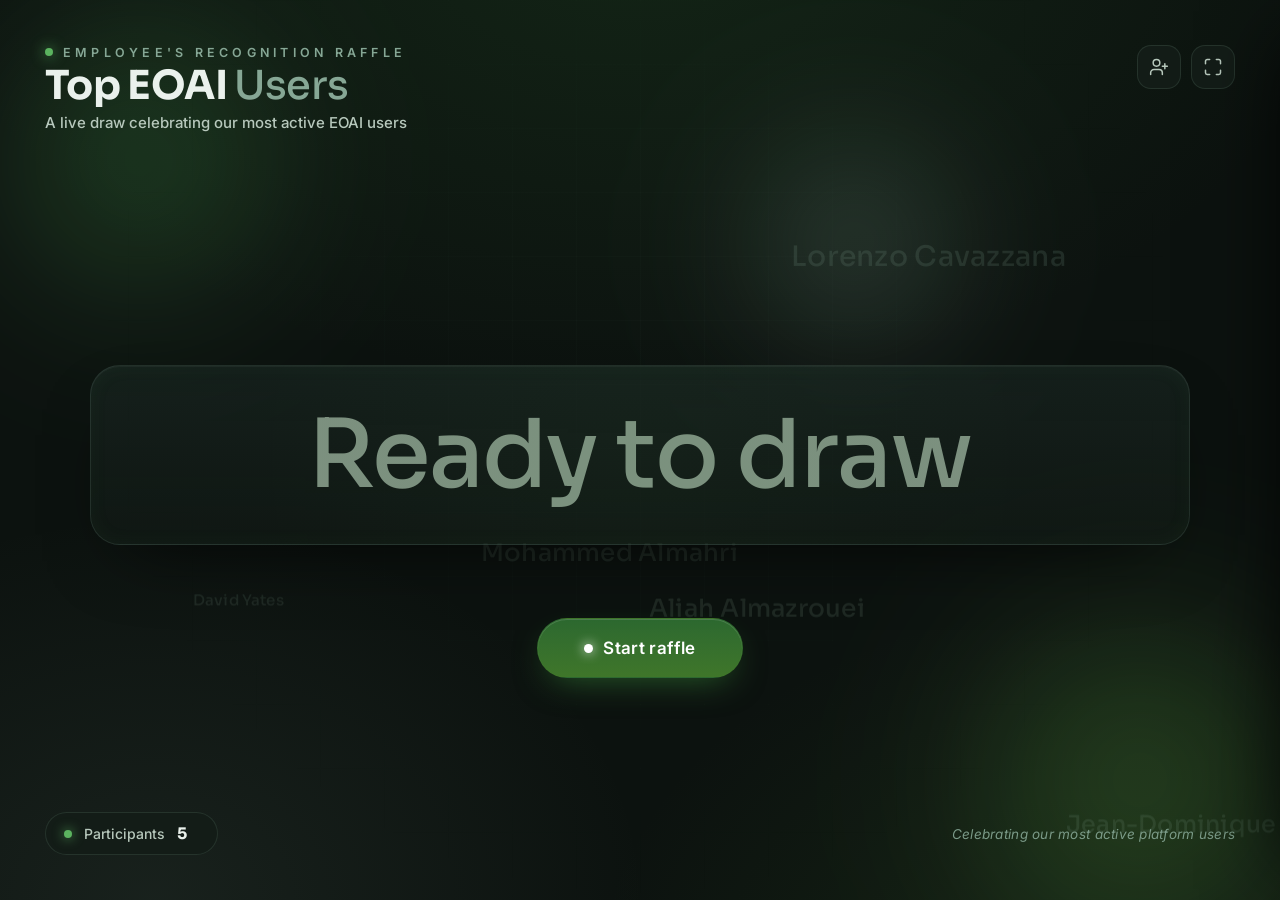
==== root/raffle.html @ 8e7e3e91 "..." ====
<!DOCTYPE html>
<html lang="en" data-theme="dark">
<head>
<meta charset="UTF-8" />
<meta name="viewport" content="width=device-width, initial-scale=1.0, viewport-fit=cover" />
<title>Top Platform Users — Recognition Raffle</title>
<link rel="preconnect" href="https://fonts.googleapis.com">
<link rel="preconnect" href="https://fonts.gstatic.com" crossorigin>
<link href="https://fonts.googleapis.com/css2?family=Sora:wght@400;500;600;700;800&family=Inter:wght@400;500;600&display=swap" rel="stylesheet">
<link rel="stylesheet" href="raffle.css?v=20260922-1" />
</head>
<body class="is-idle">

  <div class="grid-veil" aria-hidden="true"></div>
  <div class="orb a" aria-hidden="true"></div>
  <div class="orb b" aria-hidden="true"></div>
  <div class="orb c" aria-hidden="true"></div>
  <div id="bgNames" aria-hidden="true"></div>
  <canvas id="fx" aria-hidden="true"></canvas>

  <main class="stage">
    <!-- Header -->
    <header class="top">
      <div class="brand">
        <span class="kicker"><span class="dot"></span> Employee's Recognition Raffle</span>
        <h1>Top EOAI <span>Users</span></h1>
        <span class="sub">A live draw celebrating our most active EOAI users</span>
      </div>
      <div class="controls">
        <button class="icon-btn" id="manageBtn" title="Manage participants" aria-label="Manage participants">
          <svg viewBox="0 0 24 24" fill="none" stroke="currentColor" stroke-width="1.8" stroke-linecap="round" stroke-linejoin="round"><path d="M16 21v-2a4 4 0 0 0-4-4H6a4 4 0 0 0-4 4v2"/><circle cx="9" cy="7" r="4"/><path d="M19 8v6M22 11h-6"/></svg>
        </button>
        <button class="icon-btn" id="fsBtn" title="Presentation mode" aria-label="Toggle presentation mode">
          <svg viewBox="0 0 24 24" fill="none" stroke="currentColor" stroke-width="1.8" stroke-linecap="round" stroke-linejoin="round"><path d="M8 3H5a2 2 0 0 0-2 2v3M21 8V5a2 2 0 0 0-2-2h-3M3 16v3a2 2 0 0 0 2 2h3M16 21h3a2 2 0 0 0 2-2v-3"/></svg>
        </button>
      </div>
    </header>

    <!-- Centre -->
    <section class="center">
      <div class="congrats" aria-hidden="true">
        <span class="trophy">🏆</span>
        <span class="label">Congratulations!</span>
      </div>

      <div class="name-wrap">
        <div class="name placeholder" id="name" role="status" aria-live="polite">Ready to draw</div>
      </div>

      <div class="winner-tag" aria-hidden="true">Top Platform User Raffle Winner</div>

      <div class="actions" id="actions">
        <button class="btn primary big" id="startBtn"><span class="spark"></span> Start raffle</button>
      </div>

      <div class="mode-row">
        <div class="switch" id="excludeSwitch" role="switch" aria-checked="false" tabindex="0">
          <span class="track" aria-hidden="true"></span>
          Exclude previous winners from the next draw
        </div>
      </div>
    </section>

    <!-- Footer -->
    <footer class="bottom">
      <div class="count-pill">
        <span class="live" aria-hidden="true"></span>
        Participants <b id="countNum">0</b>
        <span id="poolNote" style="color:var(--muted);font-size:12.5px"></span>
      </div>
      <div class="tagline">Celebrating our most active platform users</div>
    </footer>
  </main>

  <!-- Manage participants panel -->
  <div class="scrim" id="scrim"></div>
  <aside class="panel" id="panel" aria-label="Manage participants">
    <div class="panel-head">
      <div>
        <h2>Participants</h2>
        <p>Add or remove names for this session.</p>
      </div>
      <button class="icon-btn" id="closePanel" aria-label="Close">
        <svg viewBox="0 0 24 24" fill="none" stroke="currentColor" stroke-width="2" stroke-linecap="round"><path d="M18 6 6 18M6 6l12 12"/></svg>
      </button>
    </div>
    <div class="panel-add">
      <input class="field" id="nameInput" placeholder="Add a participant name…" maxlength="48" />
      <button class="add-btn" id="addBtn" aria-label="Add participant">+</button>
    </div>
    <div class="list" id="list"></div>
    <div class="panel-foot">
      <button class="btn ghost" id="resetListBtn">Restore original list</button>
    </div>
  </aside>

<script src="raffle.js?v=20260922-1"></script>
</body>
</html>
---- root/raffle.css ----
/* ============================================================
   DESIGN TOKENS
   ============================================================ */
:root{
  /* Brand */
  --primary:      #2D6930;   /* Accent 1 */
  --sage:         #86A795;   /* Accent 2 */
  --supporting:   #3F762A;   /* Accent 3 */

  /* Derived (lighter/darker variations of brand) */
  --glow:         #5BB35F;   /* lightened primary — glow / emphasis only */
  --glow-soft:    #7FC983;
  --primary-deep: #1E4A21;

  /* Neutral stage */
  --bg:           #0C120F;
  --bg-2:         #0A0F0C;
  --surface:      #131C17;
  --surface-2:    #182420;
  --line:         rgba(134,167,149,.16);
  --line-strong:  rgba(134,167,149,.30);

  /* Text */
  --text:         #EAF1EC;
  --text-2:       #B7C8BC;
  --muted:        #7C907F;

  --radius:       22px;
  --radius-lg:    30px;
  --radius-pill:  999px;

  --ease:         cubic-bezier(.2,.8,.2,1);
  --intensity:    0;   /* 0 → 1, driven by JS during the draw */
}

*{ box-sizing:border-box; margin:0; padding:0; }
html,body{ height:100%; }

body{
  font-family:'Inter',system-ui,-apple-system,'Segoe UI',sans-serif;
  color:var(--text);
  background:
    radial-gradient(1200px 800px at 50% -10%, rgba(45,105,48,.22), transparent 60%),
    radial-gradient(900px 700px at 85% 110%, rgba(63,118,42,.16), transparent 55%),
    radial-gradient(900px 700px at 12% 100%, rgba(134,167,149,.10), transparent 55%),
    var(--bg);
  min-height:100dvh;
  overflow:hidden;
  -webkit-font-smoothing:antialiased;
  text-rendering:optimizeLegibility;
}

/* ============================================================
   AMBIENT LAYERS
   ============================================================ */
.grid-veil{
  position:fixed; inset:0; z-index:0; pointer-events:none;
  background-image:
    linear-gradient(rgba(134,167,149,.05) 1px, transparent 1px),
    linear-gradient(90deg, rgba(134,167,149,.05) 1px, transparent 1px);
  background-size:64px 64px;
  mask-image:radial-gradient(circle at 50% 40%, #000 0%, transparent 72%);
  -webkit-mask-image:radial-gradient(circle at 50% 40%, #000 0%, transparent 72%);
  opacity:.6;
}
.orb{
  position:fixed; border-radius:50%; z-index:0; pointer-events:none;
  filter:blur(60px); opacity:.5; mix-blend-mode:screen;
  animation:drift 26s var(--ease) infinite alternate;
}
.orb.a{ width:440px; height:440px; left:-80px; top:-60px;
  background:radial-gradient(circle, rgba(45,105,48,.9), transparent 65%); }
.orb.b{ width:520px; height:520px; right:-120px; bottom:-140px; animation-duration:32s;
  background:radial-gradient(circle, rgba(63,118,42,.8), transparent 65%); }
.orb.c{ width:340px; height:340px; right:20%; top:8%; animation-duration:38s;
  background:radial-gradient(circle, rgba(134,167,149,.55), transparent 65%); }
@keyframes drift{ to{ transform:translate3d(40px,30px,0) scale(1.12); } }

/* Floating participant names in the background (idle state) */
#bgNames{ position:fixed; inset:0; z-index:1; pointer-events:none; overflow:hidden; }
.bg-name{
  position:absolute; white-space:nowrap;
  font-family:'Sora',sans-serif; font-weight:500;
  color:var(--sage); opacity:0;
  letter-spacing:.01em;
  animation:floatName linear infinite;
  transition:opacity .8s ease;
  will-change:transform,opacity;
}
@keyframes floatName{
  0%{ transform:translateY(24px); }
  100%{ transform:translateY(-24px); }
}

/* Confetti sits above everything but ignores input */
#fx{ position:fixed; inset:0; z-index:40; pointer-events:none; }

/* ============================================================
   STAGE
   ============================================================ */
.stage{
  position:relative; z-index:10;
  min-height:100dvh;
  display:grid;
  grid-template-rows:auto 1fr auto;
  padding:clamp(20px,3.5vw,46px);
  gap:clamp(12px,2vh,24px);
  transition:filter .5s var(--ease);
}
/* When drawing, background layers dim to focus the centre */
body.is-drawing #bgNames,
body.is-winner  #bgNames{ opacity:.14; }
body.is-drawing .grid-veil,
body.is-drawing .orb{ opacity:.22; }

/* ---- Header ---- */
.top{
  display:flex; align-items:flex-start; justify-content:space-between;
  gap:16px;
}
.brand{ display:flex; flex-direction:column; gap:6px; }
.brand .kicker{
  display:inline-flex; align-items:center; gap:10px;
  font-size:clamp(11px,1.1vw,12.5px); letter-spacing:.34em;
  color:var(--sage); font-weight:600; text-transform:uppercase;
}
.brand .kicker .dot{
  width:8px; height:8px; border-radius:50%;
  background:var(--glow); box-shadow:0 0 14px var(--glow);
}
.brand h1{
  font-family:'Sora',sans-serif; font-weight:700;
  font-size:clamp(22px,3.4vw,40px); line-height:1.02;
  letter-spacing:-.015em;
  color:var(--text);
}
.brand h1 span{ color:var(--sage); font-weight:500; }
.brand .sub{
  font-size:clamp(12.5px,1.3vw,15px); color:var(--text-2); font-weight:500;
}

.controls{ display:flex; gap:10px; }
.icon-btn{
  width:44px; height:44px; display:grid; place-items:center;
  background:var(--surface); border:1px solid var(--line);
  border-radius:14px; color:var(--text-2); cursor:pointer;
  transition:transform .2s var(--ease), border-color .2s, color .2s, background .2s;
}
.icon-btn:hover{ color:var(--text); border-color:var(--line-strong); background:var(--surface-2); transform:translateY(-1px); }
.icon-btn svg{ width:20px; height:20px; }

/* ---- Centre ---- */
.center{
  display:flex; flex-direction:column; align-items:center; justify-content:center;
  text-align:center; gap:clamp(20px,3vh,34px);
  position:relative;
}

/* Congratulations label (winner state) */
.congrats{
  display:flex; flex-direction:column; align-items:center; gap:10px;
  opacity:0; transform:translateY(10px);
  transition:opacity .5s var(--ease) .1s, transform .5s var(--ease) .1s;
  pointer-events:none;
}
body.is-winner .congrats{ opacity:1; transform:none; }
.congrats .trophy{ font-size:clamp(34px,5vw,54px); filter:drop-shadow(0 6px 20px rgba(91,179,95,.5)); }
.congrats .label{
  font-family:'Sora',sans-serif; font-weight:600;
  font-size:clamp(15px,1.7vw,20px); letter-spacing:.02em; color:var(--glow-soft);
}

/* The name slot — the hero of the whole screen */
.name-wrap{
  position:relative;
  width:min(1100px,94vw);
  min-height:clamp(120px,20vh,220px);
  display:grid; place-items:center;
  padding:clamp(18px,3vw,40px) clamp(20px,4vw,56px);
  border-radius:var(--radius-lg);
  background:
    linear-gradient(180deg, rgba(24,36,32,.72), rgba(19,28,23,.55));
  border:1px solid var(--line);
  box-shadow:
    inset 0 1px 0 rgba(255,255,255,.04),
    0 30px 80px -40px rgba(0,0,0,.9);
  transition:border-color .4s var(--ease), box-shadow .4s var(--ease), transform .4s var(--ease);
  overflow:hidden;
}
/* halo that intensifies as the reel progresses */
.name-wrap::before{
  content:""; position:absolute; inset:-2px; border-radius:inherit; pointer-events:none;
  background:radial-gradient(circle at 50% 50%, rgba(91,179,95,calc(.10 + .34*var(--intensity))), transparent 70%);
  opacity:calc(.35 + .65*var(--intensity));
  transition:opacity .2s linear;
}
.name-wrap::after{
  content:""; position:absolute; inset:0; border-radius:inherit; pointer-events:none;
  box-shadow:0 0 calc(20px + 70px*var(--intensity)) rgba(91,179,95,calc(.05 + .35*var(--intensity))) inset;
  transition:box-shadow .2s linear;
}
body.is-winner .name-wrap{
  border-color:rgba(91,179,95,.55);
  box-shadow:
    inset 0 1px 0 rgba(255,255,255,.06),
    0 0 0 1px rgba(91,179,95,.25),
    0 40px 120px -40px rgba(45,105,48,.8),
    0 0 90px rgba(91,179,95,.35);
  animation:winnerPulse 2.6s var(--ease) infinite;
}
@keyframes winnerPulse{
  0%,100%{ box-shadow:inset 0 1px 0 rgba(255,255,255,.06),0 0 0 1px rgba(91,179,95,.25),0 40px 120px -40px rgba(45,105,48,.8),0 0 70px rgba(91,179,95,.28); }
  50%{ box-shadow:inset 0 1px 0 rgba(255,255,255,.06),0 0 0 1px rgba(91,179,95,.4),0 40px 120px -40px rgba(45,105,48,.9),0 0 110px rgba(91,179,95,.45); }
}

.name{
  font-family:'Sora',sans-serif; font-weight:700;
  font-size:clamp(34px,7.4vw,96px); line-height:1.02;
  letter-spacing:-.02em;
  color:var(--text);
  word-break:break-word;
  transition:transform .12s ease, filter .12s ease;
}
.name.cycle{ animation:tick .12s ease-out; }
@keyframes tick{ from{ transform:scale(.985); filter:blur(.4px);} to{ transform:none; filter:none;} }
body.is-winner .name{
  color:#fff;
  text-shadow:0 0 40px rgba(91,179,95,.55), 0 0 90px rgba(45,105,48,.4);
  animation:winnerIn .7s var(--ease);
}
@keyframes winnerIn{
  0%{ transform:scale(.7); opacity:0; filter:blur(6px); }
  60%{ transform:scale(1.06); opacity:1; filter:blur(0); }
  100%{ transform:scale(1); }
}
.name.placeholder{ color:var(--muted); font-weight:500; }

.winner-tag{
  font-size:clamp(12px,1.4vw,15.5px); color:var(--sage); font-weight:600;
  letter-spacing:.16em; text-transform:uppercase;
  opacity:0; transform:translateY(8px);
  transition:opacity .5s var(--ease) .25s, transform .5s var(--ease) .25s;
}
body.is-winner .winner-tag{ opacity:1; transform:none; }

/* ---- Actions ---- */
.actions{ display:flex; flex-wrap:wrap; gap:14px; align-items:center; justify-content:center; min-height:58px; }
.btn{
  font-family:'Inter',sans-serif; font-weight:600; font-size:15.5px;
  border-radius:var(--radius-pill); cursor:pointer;
  border:1px solid transparent; padding:16px 34px;
  display:inline-flex; align-items:center; gap:10px;
  transition:transform .2s var(--ease), box-shadow .3s var(--ease), background .25s, border-color .25s, color .25s, opacity .3s;
}
.btn:focus-visible{ outline:2px solid var(--glow); outline-offset:3px; }
.btn.primary{
  color:#fff;
  background:linear-gradient(180deg, var(--primary), var(--supporting));
  box-shadow:0 12px 34px -12px rgba(45,105,48,.9), inset 0 1px 0 rgba(255,255,255,.14);
  letter-spacing:.02em;
}
.btn.primary:hover{ transform:translateY(-2px); box-shadow:0 20px 44px -14px rgba(45,105,48,1), 0 0 0 1px rgba(91,179,95,.4) inset; }
.btn.primary:active{ transform:translateY(0); }
.btn.ghost{
  color:var(--text); background:var(--surface); border-color:var(--line-strong);
}
.btn.ghost:hover{ background:var(--surface-2); border-color:var(--sage); transform:translateY(-2px); }
.btn.big{ font-size:17px; padding:19px 46px; }
.btn[disabled]{ opacity:.4; cursor:not-allowed; transform:none !important; }
.btn .spark{ width:9px; height:9px; border-radius:50%; background:#fff; box-shadow:0 0 12px #fff; }

.hint{ color:var(--muted); font-size:13px; }

/* ---- Footer ---- */
.bottom{
  display:flex; align-items:center; justify-content:space-between; gap:16px;
  flex-wrap:wrap;
}
.count-pill{
  display:inline-flex; align-items:center; gap:12px;
  background:var(--surface); border:1px solid var(--line);
  border-radius:var(--radius-pill); padding:10px 18px;
  font-size:14px; color:var(--text-2); font-weight:500;
}
.count-pill b{ color:var(--text); font-family:'Sora',sans-serif; font-weight:700; font-size:16px; }
.count-pill .live{
  width:8px; height:8px; border-radius:50%; background:var(--glow);
  box-shadow:0 0 12px var(--glow); animation:blink 2.4s ease-in-out infinite;
}
@keyframes blink{ 50%{ opacity:.35; } }
.tagline{ color:var(--sage); font-size:13.5px; letter-spacing:.02em; font-style:italic; opacity:.9; }

/* Draw-again mode toggle (shown on winner screen) */
.mode-row{
  display:flex; align-items:center; gap:12px; flex-wrap:wrap; justify-content:center;
  opacity:0; height:0; overflow:hidden; transition:opacity .4s var(--ease);
}
body.is-winner .mode-row{ opacity:1; height:auto; }
.switch{
  display:inline-flex; align-items:center; gap:10px; cursor:pointer;
  background:var(--surface); border:1px solid var(--line);
  padding:10px 16px; border-radius:var(--radius-pill);
  color:var(--text-2); font-size:13.5px; font-weight:500; user-select:none;
  transition:border-color .2s, color .2s;
}
.switch:hover{ border-color:var(--line-strong); color:var(--text); }
.track{ width:40px; height:22px; border-radius:999px; background:var(--surface-2); border:1px solid var(--line-strong); position:relative; transition:background .25s, border-color .25s; flex:none; }
.track::after{ content:""; position:absolute; top:2px; left:2px; width:16px; height:16px; border-radius:50%; background:var(--muted); transition:transform .25s var(--ease), background .25s; }
.switch.on .track{ background:linear-gradient(180deg,var(--primary),var(--supporting)); border-color:transparent; }
.switch.on .track::after{ transform:translateX(18px); background:#fff; }
.switch.on{ color:var(--text); }

/* ============================================================
   MANAGE PANEL
   ============================================================ */
.scrim{
  position:fixed; inset:0; z-index:50; background:rgba(6,10,8,.6);
  backdrop-filter:blur(6px); -webkit-backdrop-filter:blur(6px);
  opacity:0; visibility:hidden; transition:opacity .3s, visibility .3s;
}
.scrim.open{ opacity:1; visibility:visible; }
.panel{
  position:fixed; top:0; right:0; z-index:51; height:100dvh;
  width:min(420px,92vw);
  background:linear-gradient(180deg,var(--surface),var(--bg-2));
  border-left:1px solid var(--line-strong);
  transform:translateX(100%); transition:transform .38s var(--ease);
  display:flex; flex-direction:column;
  box-shadow:-30px 0 80px -40px rgba(0,0,0,.9);
}
.panel.open{ transform:none; }
.panel-head{ padding:24px 24px 16px; border-bottom:1px solid var(--line); display:flex; align-items:center; justify-content:space-between; }
.panel-head h2{ font-family:'Sora',sans-serif; font-size:19px; font-weight:600; }
.panel-head p{ color:var(--muted); font-size:12.5px; margin-top:4px; }
.panel-add{ padding:18px 24px; display:flex; gap:10px; border-bottom:1px solid var(--line); }
.field{
  flex:1; background:var(--bg); border:1px solid var(--line-strong); border-radius:12px;
  padding:13px 15px; color:var(--text); font-size:14.5px; font-family:inherit;
}
.field:focus{ outline:none; border-color:var(--sage); box-shadow:0 0 0 3px rgba(134,167,149,.15); }
.add-btn{ background:linear-gradient(180deg,var(--primary),var(--supporting)); color:#fff; border:none; border-radius:12px; width:48px; font-size:22px; cursor:pointer; transition:transform .15s; }
.add-btn:hover{ transform:translateY(-1px); }
.list{ flex:1; overflow-y:auto; padding:12px 16px 24px; }
.row{
  display:flex; align-items:center; gap:12px; padding:12px 14px; border-radius:14px;
  transition:background .2s;
}
.row:hover{ background:var(--surface-2); }
.row .idx{ font-family:'Sora',sans-serif; font-size:12px; color:var(--muted); width:26px; }
.row .nm{ flex:1; font-size:15px; color:var(--text); }
.row .won{ font-size:10.5px; letter-spacing:.12em; text-transform:uppercase; color:var(--glow); border:1px solid rgba(91,179,95,.4); border-radius:999px; padding:3px 8px; }
.row .del{ background:none; border:none; color:var(--muted); cursor:pointer; font-size:18px; line-height:1; padding:6px; border-radius:8px; transition:color .2s, background .2s; }
.row .del:hover{ color:#ff8a8a; background:rgba(255,138,138,.1); }
.panel-foot{ padding:16px 24px; border-top:1px solid var(--line); display:flex; gap:10px; }
.panel-foot .btn{ padding:13px 20px; font-size:14px; flex:1; justify-content:center; }
.empty-note{ text-align:center; color:var(--muted); font-size:14px; padding:40px 20px; }

/* ============================================================
   RESPONSIVE
   ============================================================ */
@media (max-width:640px){
  .brand .kicker{ letter-spacing:.24em; }
  .actions .btn.big{ width:100%; justify-content:center; }
  .bottom{ justify-content:center; }
  .tagline{ width:100%; text-align:center; }
}

/* ============================================================
   REDUCED MOTION
   ============================================================ */
@media (prefers-reduced-motion:reduce){
  .orb,.grid-veil{ animation:none !important; }
  .bg-name{ animation:none !important; }
  .name.cycle,.name,.name-wrap{ animation:none !important; }
  /* Keep the name draw animated, including on VDI desktops. */
  body.is-drawing .name.cycle{ animation:tick .12s ease-out !important; }
  @keyframes winnerPulse{ 0%,100%,50%{} }
}
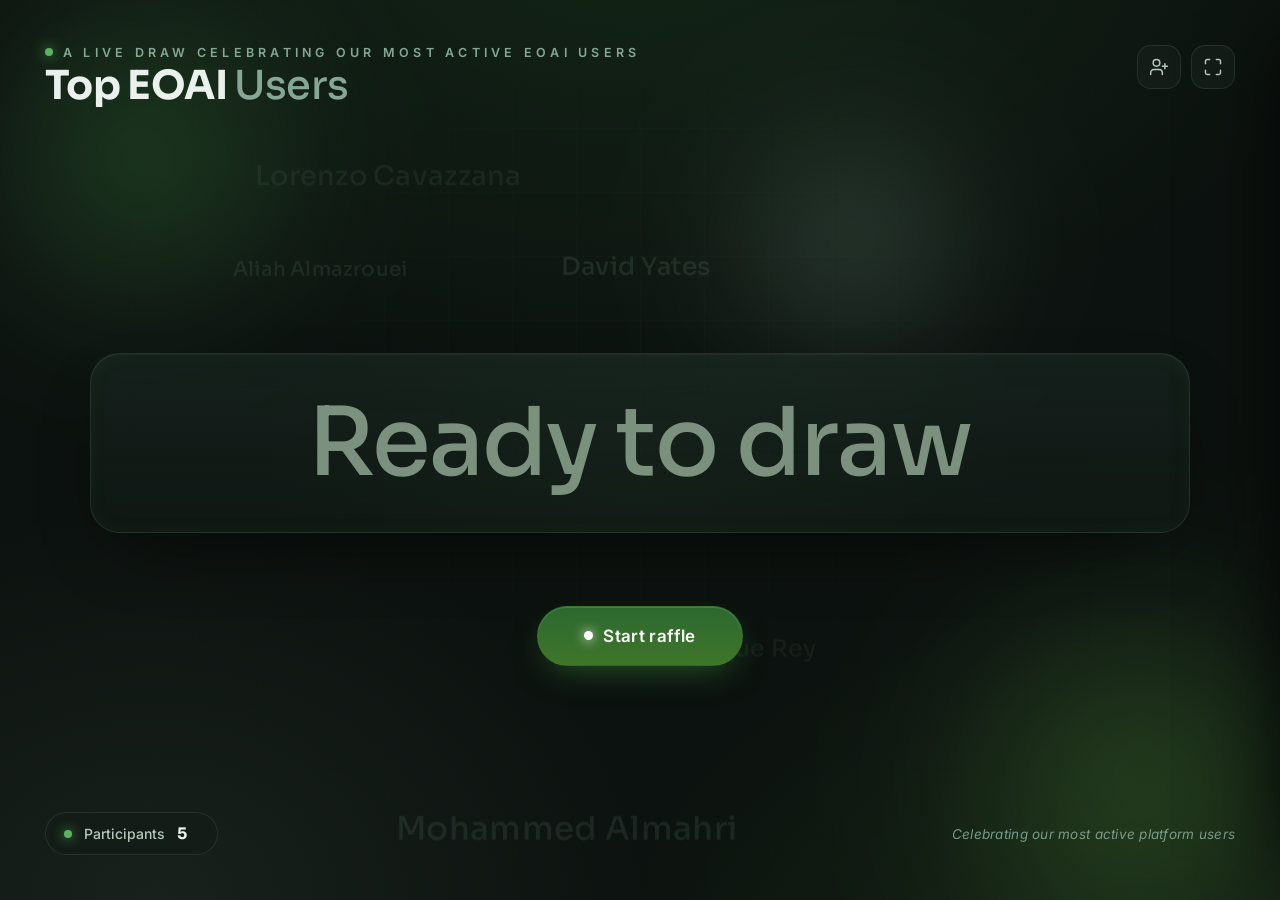
==== commit e72334da: "update" ====
--- a/root/raffle.html
+++ b/root/raffle.html
@@ -22,9 +22,9 @@
     <!-- Header -->
     <header class="top">
       <div class="brand">
-        <span class="kicker"><span class="dot"></span> Employee's Recognition Raffle</span>
+        <span class="kicker"><span class="dot"></span> A live draw celebrating our most active EOAI users</span>
         <h1>Top EOAI <span>Users</span></h1>
-        <span class="sub">A live draw celebrating our most active EOAI users</span>
+        <!-- <span class="sub">A live draw celebrating our most active EOAI users</span> -->
       </div>
       <div class="controls">
         <button class="icon-btn" id="manageBtn" title="Manage participants" aria-label="Manage participants">
